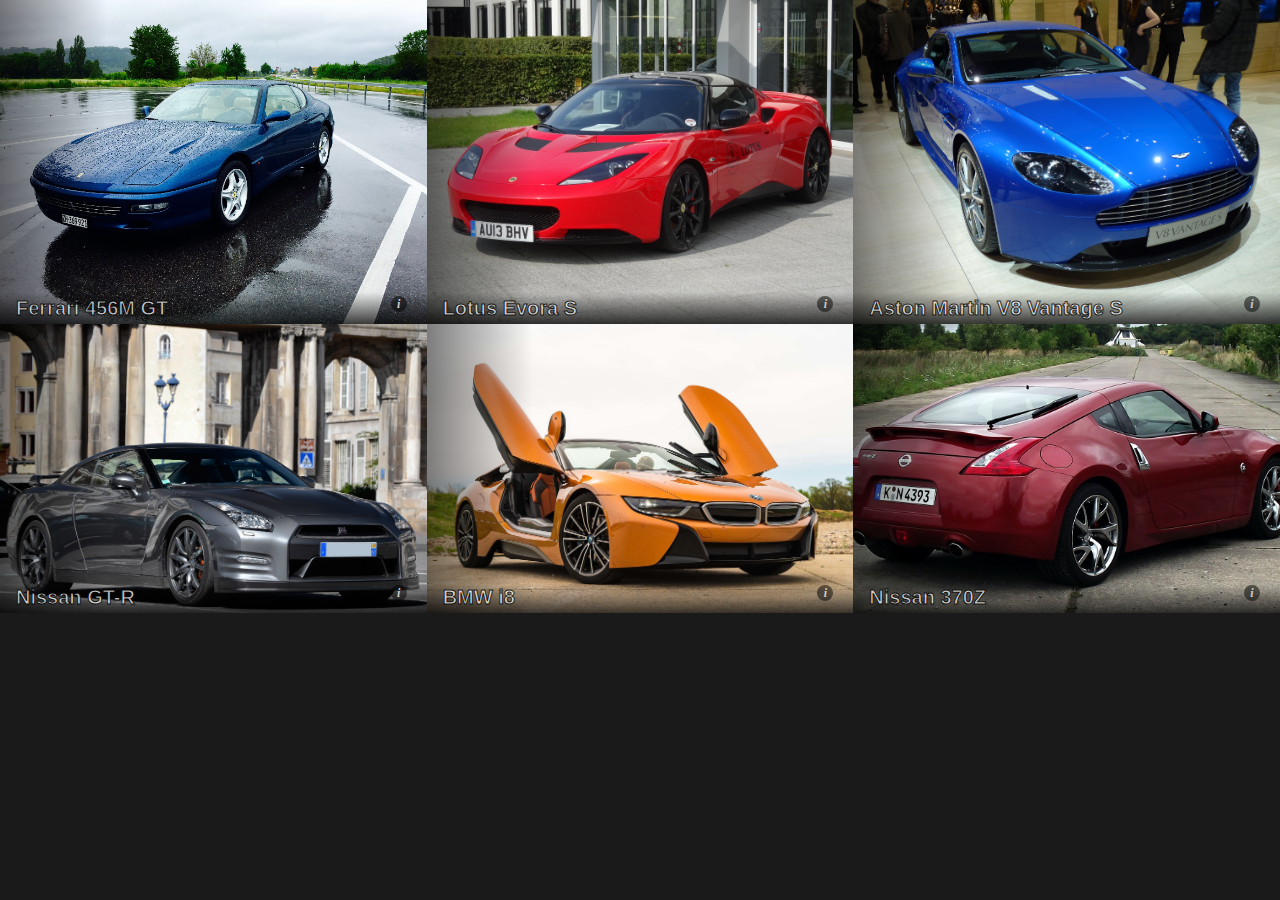
==== cars/index.html @ 185ee758 "Add cars page" ====
<!doctype html>
<html lang="en">
  <head>
    <meta charset="UTF-8">
    <title>Car ideas</title>
    <style>
      body {
        margin: 0px;
        background-color: #1a1a1a;
        font-family: Helvetica;
      }
      .container {
        display: grid;
        grid-template-columns: 1fr 1fr 1fr;
        grid-template-rows: auto;
      }
      .car {
        position: relative;
        grid-row-start: auto;
        grid-column-start: auto;
      }
      .car img {
        margin: 0px;
        width: 100%;
        height: 100%;
        object-fit: cover;
      }
      .car h1 {
        margin: 0px;
        position: absolute;
        left: 16px;
        bottom: 4px;
        color: white;
        opacity: 75%;
        font-size: 20px;
        font-weight: 800;
        -webkit-text-stroke: 1px black;
      }
      .image-licence {
        margin: 0px;
        position: absolute;
        right: 20px;
        bottom: 12px;
        width: 16px;
        height: 16px;
        text-align: center;
        line-height: 16px;
        border-radius: 8px;
        display: block;
        background-color: rgba(0, 0, 0, 0.5);
        font-family: serif;
        font-weight: 800;
        font-style: italic;
        font-size: 12px;
      }
      .image-licence a {
        color: #ccc;
        text-decoration: inherit;
      }
      .frame-shade-left {
        position: absolute;
        width: 25%;
        height: 100%;
        top: 0px;
        background-image: linear-gradient(to right, rgba(0,0,0,0.5), rgba(0,0,0,0));
      }
      .frame-shade-bottom {
        position: absolute;
        width: 100%;
        height: 10%;
        bottom: 0px;
        background-image: linear-gradient(to top, rgba(0,0,0,0.75), rgba(0,0,0,0));
      }
    </style>
  </head>
  <body>
    <div class="container">
      <div class="car">
        <img src="ferrari_456_1.jpg" alt="Ferrari 456">
        <div class="frame-shade-left"></div>
        <div class="frame-shade-bottom"></div>
        <h1>Ferrari 456M GT</h1>
        <p class="image-licence"><a href="https://www.flickr.com/photos/58441544@N00/27113724462/">i</a></p>
      </div>
      <div class="car">
        <img src="lotus_evora_1.jpg" alt="Lotus Evora">
        <div class="frame-shade-left"></div>
        <div class="frame-shade-bottom"></div>
        <h1>Lotus Evora S</h1>
        <p class="image-licence"><a href="https://www.flickr.com/photos/harry_nl/14743944453">i</a></p>
      </div>
      <div class="car">
        <img src="aston_martin_vantage_1.jpg" alt="Aston Martin Vantage">
        <div class="frame-shade-left"></div>
        <div class="frame-shade-bottom"></div>
        <h1>Aston Martin V8 Vantage S</h1>
        <p class="image-licence"><a href="https://www.flickr.com/photos/usinside/5512860754/">i</a></p>
      </div>
      <div class="car">
        <img src="nissan_gtr_1.jpg" alt="Nissan GT-R">
        <div class="frame-shade-left"></div>
        <div class="frame-shade-bottom"></div>
        <h1>Nissan GT-R</h1>
        <p class="image-licence"><a href="https://commons.wikimedia.org/wiki/File:Nissan_GTR.jpg">i</a></p>
      </div>
      <div class="car">
        <img src="bmw_i8_1.jpg" alt="BMW i8">
        <div class="frame-shade-left"></div>
        <div class="frame-shade-bottom"></div>
        <h1>BMW i8</h1>
        <p class="image-licence"><a href="https://www.flickr.com/photos/artvlive/47659077282">i</a></p>
      </div>
      <div class="car">
        <img src="nissan_370z_1.jpg" alt="Nissan 370Z">
        <div class="frame-shade-left"></div>
        <div class="frame-shade-bottom"></div>
        <h1>Nissan 370Z</h1>
        <p class="image-licence"><a href=https://commons.wikimedia.org/wiki/File:Nissan_370Z_Z34_Coupe_Pack_Automatik_2013_Magma_Red_Heckansicht_seitlich_Flugplatz_Werneuchen.jpg">i</a></p>
      </div>
    </div>
  </body>
</html>
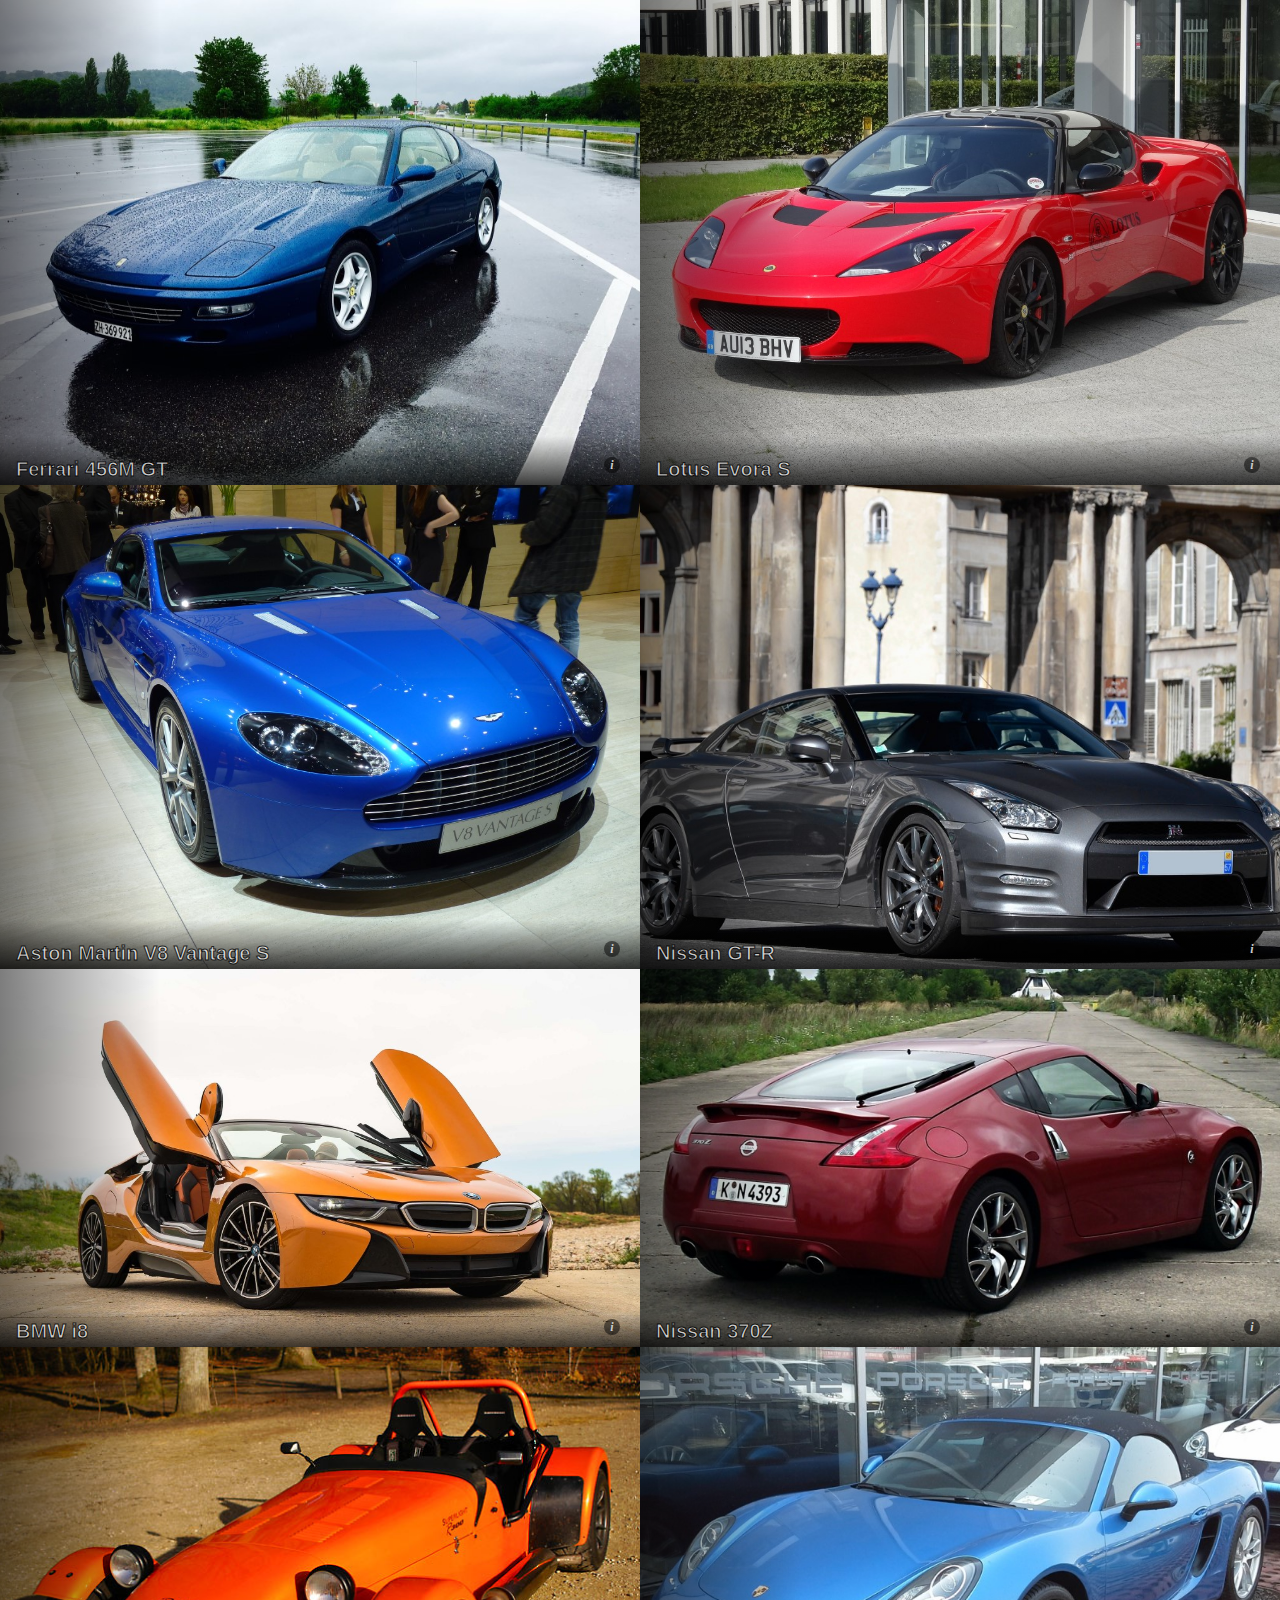
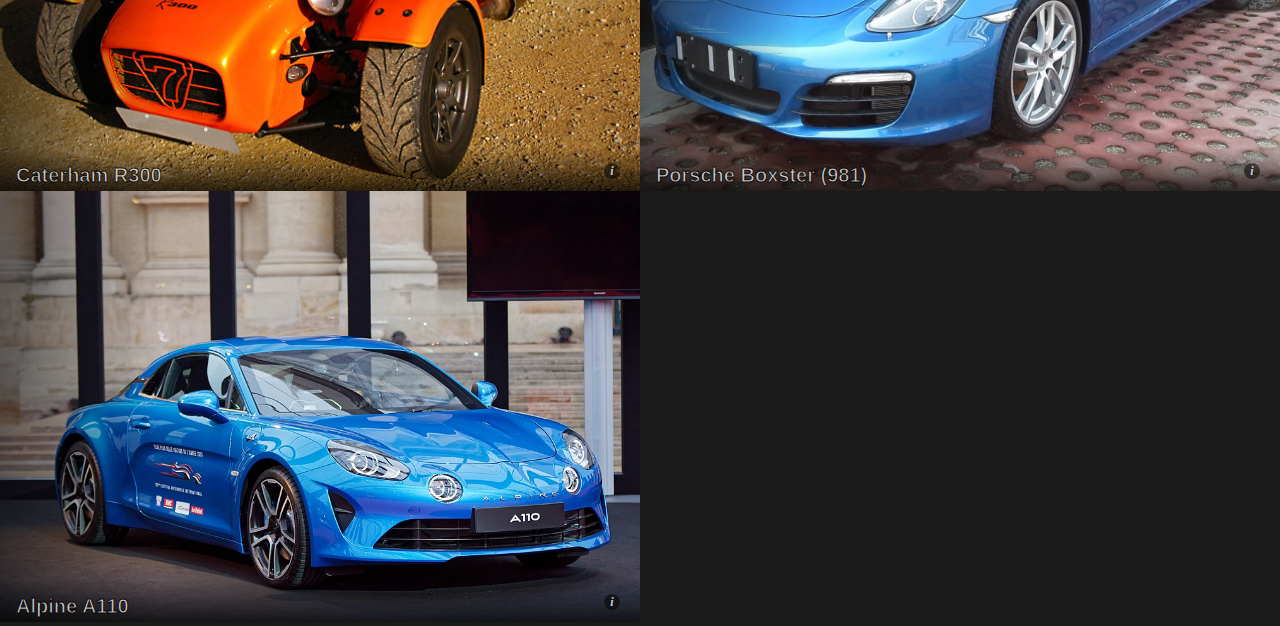
==== commit 7fe628e6: "Add three cars and make layout responsive + semantic" ====
--- a/cars/index.html
+++ b/cars/index.html
@@ -9,23 +9,36 @@
         background-color: #1a1a1a;
         font-family: Helvetica;
       }
-      .container {
+      main {
         display: grid;
-        grid-template-columns: 1fr 1fr 1fr;
+        grid-template-columns: 1fr; /* small screens by design */
         grid-template-rows: auto;
       }
-      .car {
+      @media screen and (min-device-width: 480px) {
+        /* Responsive layout for larger screens, e.g. iPad, small desktop */
+        main {
+          grid-template-columns: 1fr 1fr;
+        }
+      }
+      @media screen and (min-width: 1600px) {
+        /* Responsive layout for largest screens, e.g. large desktop */
+        main {
+          grid-template-columns: 1fr 1fr 1fr;
+        }
+      }
+      figure {
         position: relative;
         grid-row-start: auto;
         grid-column-start: auto;
+        margin: 0px;
       }
-      .car img {
+      figure img {
         margin: 0px;
         width: 100%;
         height: 100%;
         object-fit: cover;
       }
-      .car h1 {
+      figcaption {
         margin: 0px;
         position: absolute;
         left: 16px;
@@ -74,49 +87,70 @@
     </style>
   </head>
   <body>
-    <div class="container">
-      <div class="car">
+    <main>
+      <figure>
         <img src="ferrari_456_1.jpg" alt="Ferrari 456">
         <div class="frame-shade-left"></div>
         <div class="frame-shade-bottom"></div>
-        <h1>Ferrari 456M GT</h1>
+        <figcaption>Ferrari 456M GT</figcaption>
         <p class="image-licence"><a href="https://www.flickr.com/photos/58441544@N00/27113724462/">i</a></p>
-      </div>
-      <div class="car">
+      </figure>
+      <figure>
         <img src="lotus_evora_1.jpg" alt="Lotus Evora">
         <div class="frame-shade-left"></div>
         <div class="frame-shade-bottom"></div>
-        <h1>Lotus Evora S</h1>
+        <figcaption>Lotus Evora S</figcaption>
         <p class="image-licence"><a href="https://www.flickr.com/photos/harry_nl/14743944453">i</a></p>
-      </div>
-      <div class="car">
+      </figure>
+      <figure>
         <img src="aston_martin_vantage_1.jpg" alt="Aston Martin Vantage">
         <div class="frame-shade-left"></div>
         <div class="frame-shade-bottom"></div>
-        <h1>Aston Martin V8 Vantage S</h1>
+        <figcaption>Aston Martin V8 Vantage S</figcaption>
         <p class="image-licence"><a href="https://www.flickr.com/photos/usinside/5512860754/">i</a></p>
-      </div>
-      <div class="car">
+      </figure>
+      <figure>
         <img src="nissan_gtr_1.jpg" alt="Nissan GT-R">
         <div class="frame-shade-left"></div>
         <div class="frame-shade-bottom"></div>
-        <h1>Nissan GT-R</h1>
+        <figcaption>Nissan GT-R</figcaption>
         <p class="image-licence"><a href="https://commons.wikimedia.org/wiki/File:Nissan_GTR.jpg">i</a></p>
-      </div>
-      <div class="car">
+      </figure>
+      <figure>
         <img src="bmw_i8_1.jpg" alt="BMW i8">
         <div class="frame-shade-left"></div>
         <div class="frame-shade-bottom"></div>
-        <h1>BMW i8</h1>
+        <figcaption>BMW i8</figcaption>
         <p class="image-licence"><a href="https://www.flickr.com/photos/artvlive/47659077282">i</a></p>
-      </div>
-      <div class="car">
+      </figure>
+      <figure>
         <img src="nissan_370z_1.jpg" alt="Nissan 370Z">
         <div class="frame-shade-left"></div>
         <div class="frame-shade-bottom"></div>
-        <h1>Nissan 370Z</h1>
-        <p class="image-licence"><a href=https://commons.wikimedia.org/wiki/File:Nissan_370Z_Z34_Coupe_Pack_Automatik_2013_Magma_Red_Heckansicht_seitlich_Flugplatz_Werneuchen.jpg">i</a></p>
-      </div>
-    </div>
+        <figcaption>Nissan 370Z</figcaption>
+        <p class="image-licence"><a href="https://commons.wikimedia.org/wiki/File:Nissan_370Z_Z34_Coupe_Pack_Automatik_2013_Magma_Red_Heckansicht_seitlich_Flugplatz_Werneuchen.jpg">i</a></p>
+      </figure>
+      <figure>
+        <img src="caterham_r300_1.jpg" alt="Caterham R300">
+        <div class="frame-shade-left"></div>
+        <div class="frame-shade-bottom"></div>
+        <figcaption>Caterham R300</figcaption>
+        <p class="image-licence"><a href="https://commons.wikimedia.org/wiki/File:Caterham_R300.jpg">i</a></p>
+      </figure>
+      <figure>
+        <img src="porsche_boxster_1.jpg" alt="Porsche Boxster (981)">
+        <div class="frame-shade-left"></div>
+        <div class="frame-shade-bottom"></div>
+        <figcaption>Porsche Boxster (981)</figcaption>
+        <p class="image-licence"><a href="https://commons.wikimedia.org/wiki/File:Porsche_Boxster_-_Type_981_-_China_2015-04-13.jpg">i</a></p>
+      </figure>
+      <figure>
+        <img src="alpine_a110_1.jpg" alt="Alpine A110">
+        <div class="frame-shade-left"></div>
+        <div class="frame-shade-bottom"></div>
+        <figcaption>Alpine A110</figcaption>
+        <p class="image-licence"><a href="https://commons.wikimedia.org/wiki/File:Festival_automobile_international_2018_-_Alpine_A110_-_004.jpg">i</a></p>
+      </figure>
+    </main>
   </body>
 </html>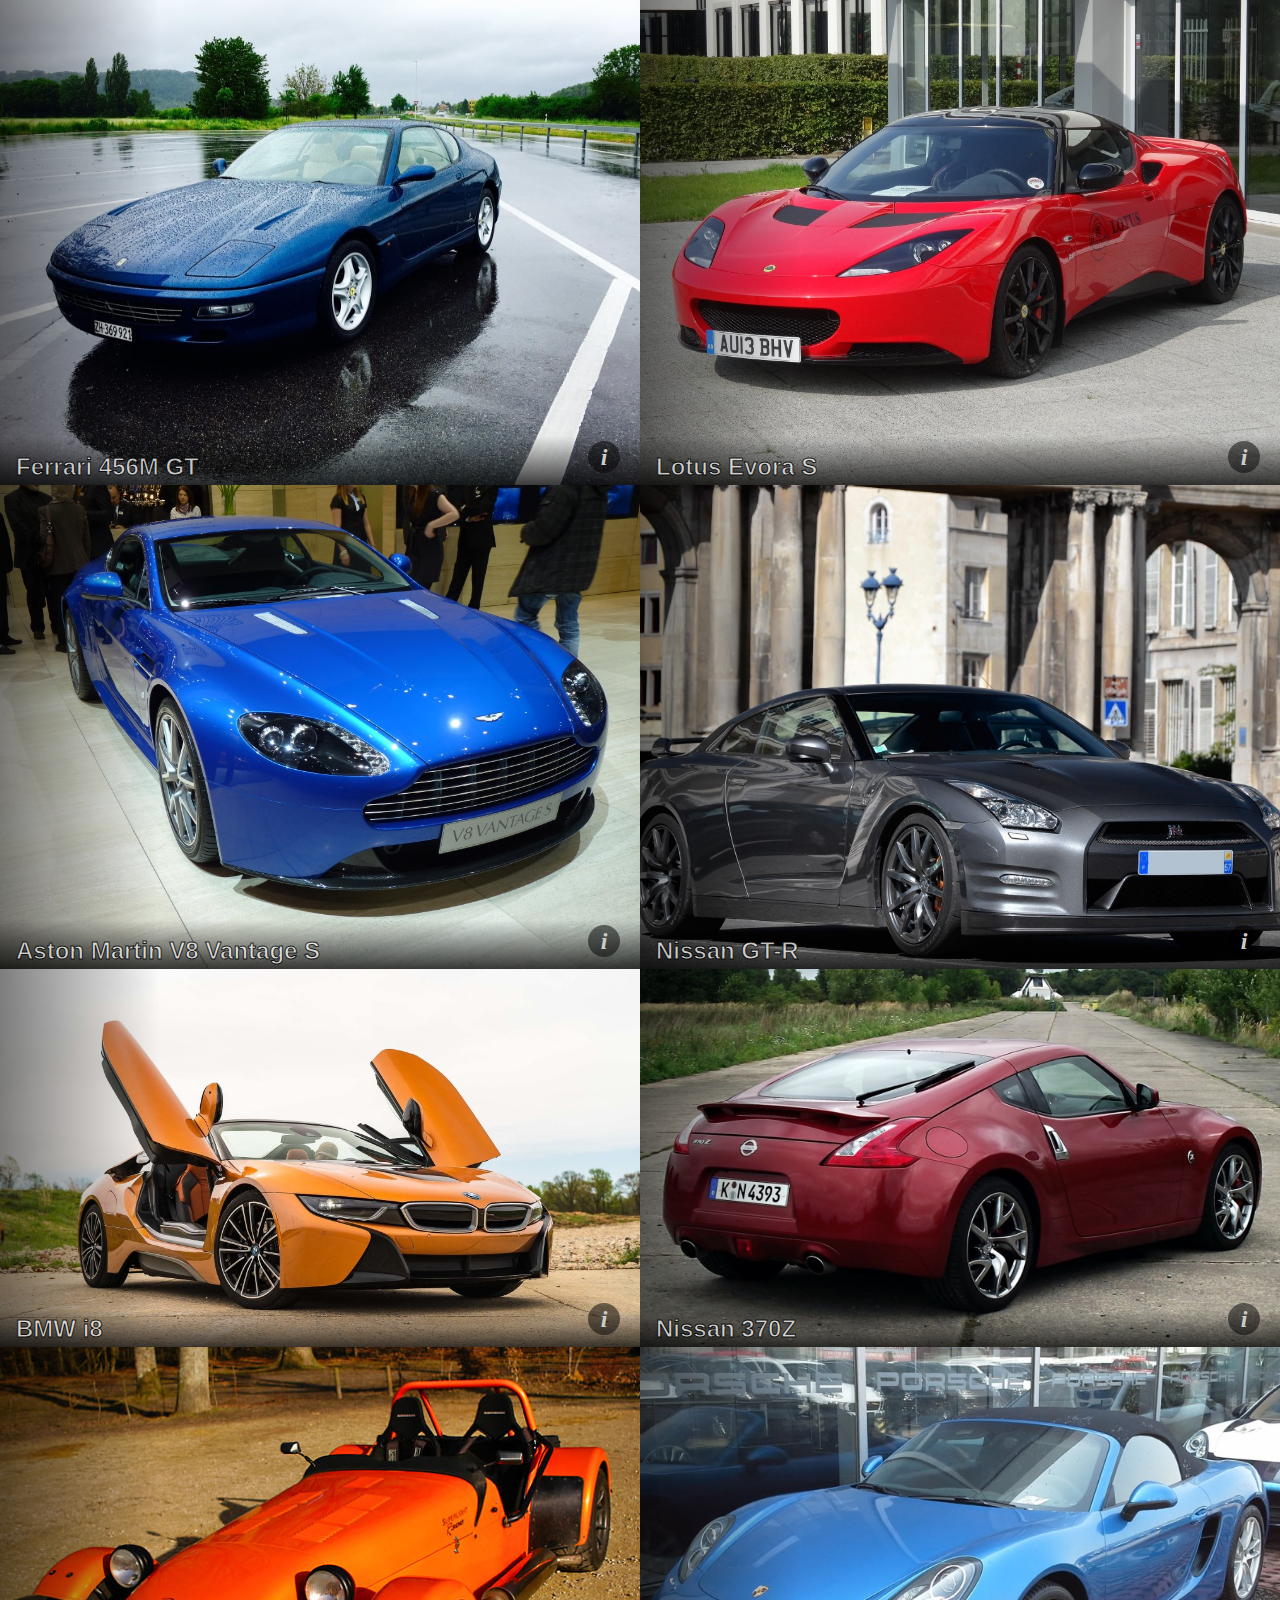
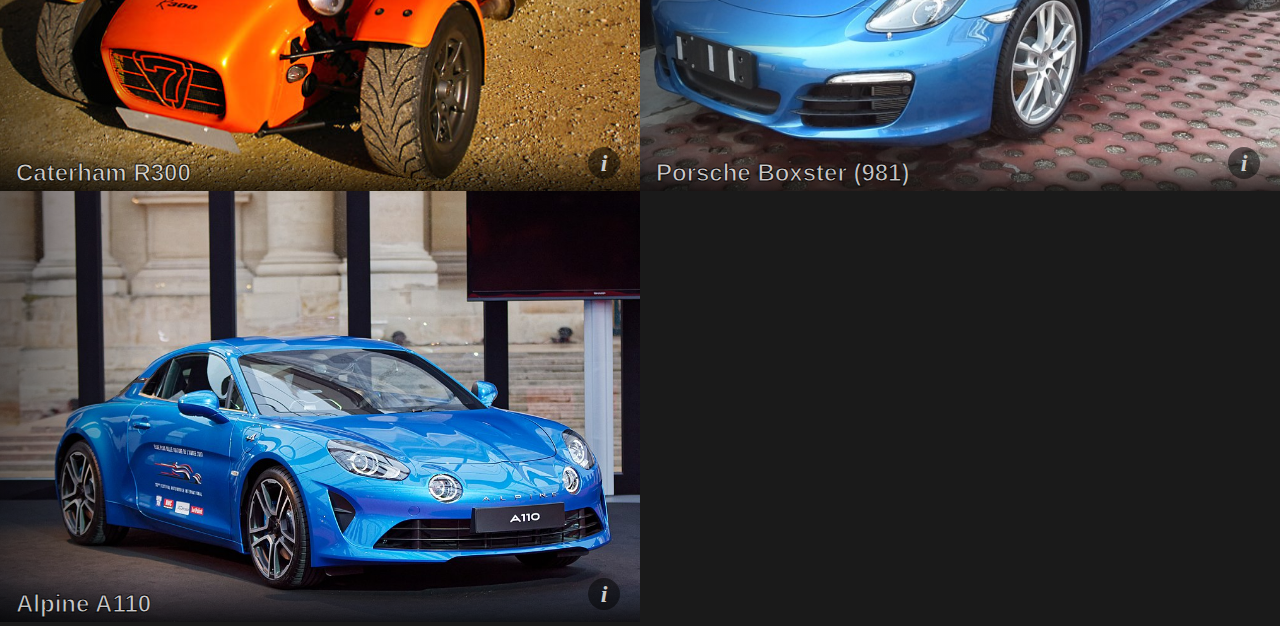
==== commit bfdd4a92: "More half-baked responsive design attempts" ====
--- a/cars/index.html
+++ b/cars/index.html
@@ -13,18 +13,6 @@
         display: grid;
         grid-template-columns: 1fr; /* small screens by design */
         grid-template-rows: auto;
-      }
-      @media screen and (min-device-width: 480px) {
-        /* Responsive layout for larger screens, e.g. iPad, small desktop */
-        main {
-          grid-template-columns: 1fr 1fr;
-        }
-      }
-      @media screen and (min-width: 1600px) {
-        /* Responsive layout for largest screens, e.g. large desktop */
-        main {
-          grid-template-columns: 1fr 1fr 1fr;
-        }
       }
       figure {
         position: relative;
@@ -45,7 +33,7 @@
         bottom: 4px;
         color: white;
         opacity: 75%;
-        font-size: 20px;
+        font-size: 3em;
         font-weight: 800;
         -webkit-text-stroke: 1px black;
       }
@@ -54,17 +42,17 @@
         position: absolute;
         right: 20px;
         bottom: 12px;
-        width: 16px;
-        height: 16px;
+        width: 48px;
+        height: 48px;
         text-align: center;
-        line-height: 16px;
-        border-radius: 8px;
+        line-height: 48px;
+        border-radius: 24px;
         display: block;
         background-color: rgba(0, 0, 0, 0.5);
         font-family: serif;
         font-weight: 800;
         font-style: italic;
-        font-size: 12px;
+        font-size: 36px;
       }
       .image-licence a {
         color: #ccc;
@@ -83,6 +71,40 @@
         height: 10%;
         bottom: 0px;
         background-image: linear-gradient(to top, rgba(0,0,0,0.75), rgba(0,0,0,0));
+      }
+
+      @media screen and (min-device-width: 480px) {
+        /* Responsive layout for larger screens, e.g. iPad, small desktop */
+        main {
+          grid-template-columns: 1fr 1fr;
+        }
+        figcaption {
+          font-size: 1.5em;
+        }
+        .image-licence {
+          width: 32px;
+          height: 32px;
+          line-height: 32px;
+          font-size: 24px;
+          border-radius: 32px;
+        }
+      }
+
+      @media screen and (min-width: 1600px) {
+        /* Responsive layout for largest screens, e.g. large desktop */
+        main {
+          grid-template-columns: 1fr 1fr 1fr;
+        }
+        figcaption {
+          font-size: 1.5em;
+        }
+        .image-licence {
+          width: 16px;
+          height: 16px;
+          line-height: 16px;
+          font-size: 12px;
+          border-radius: 8px;
+        }
       }
     </style>
   </head>
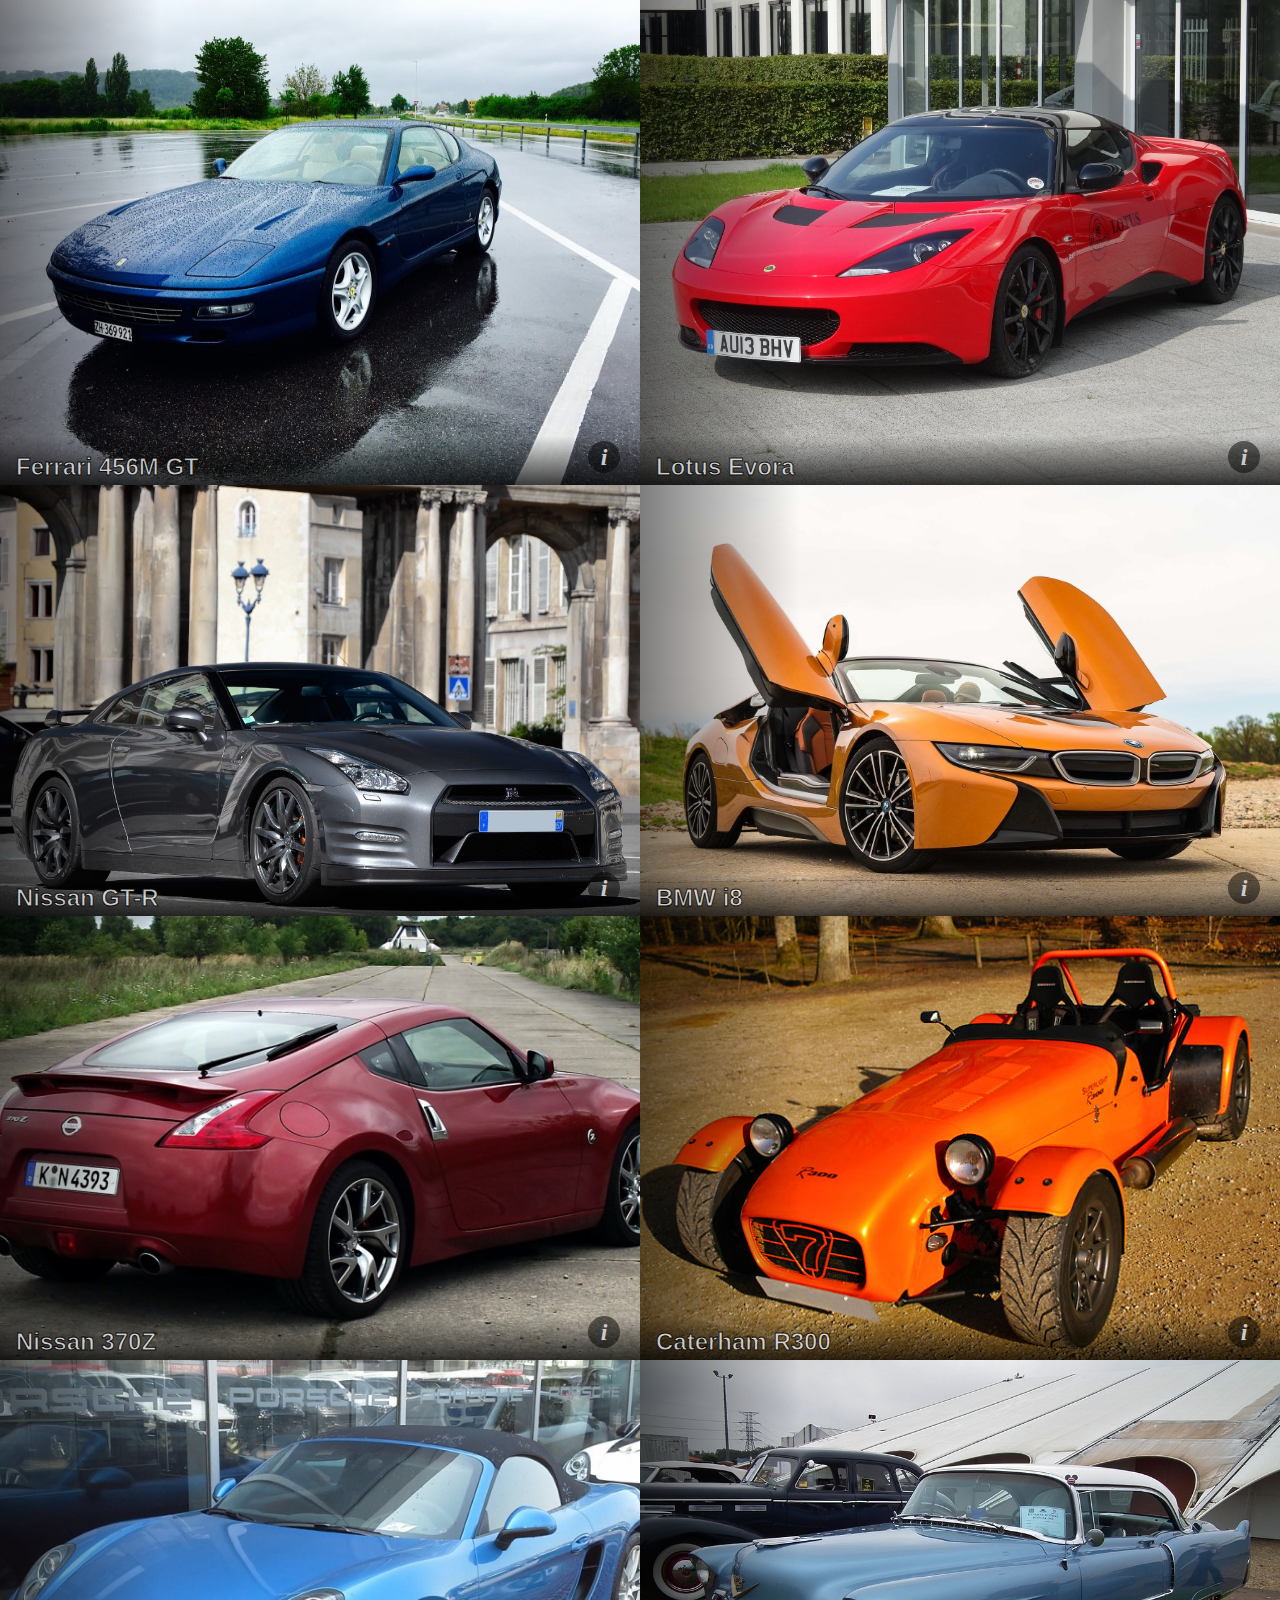
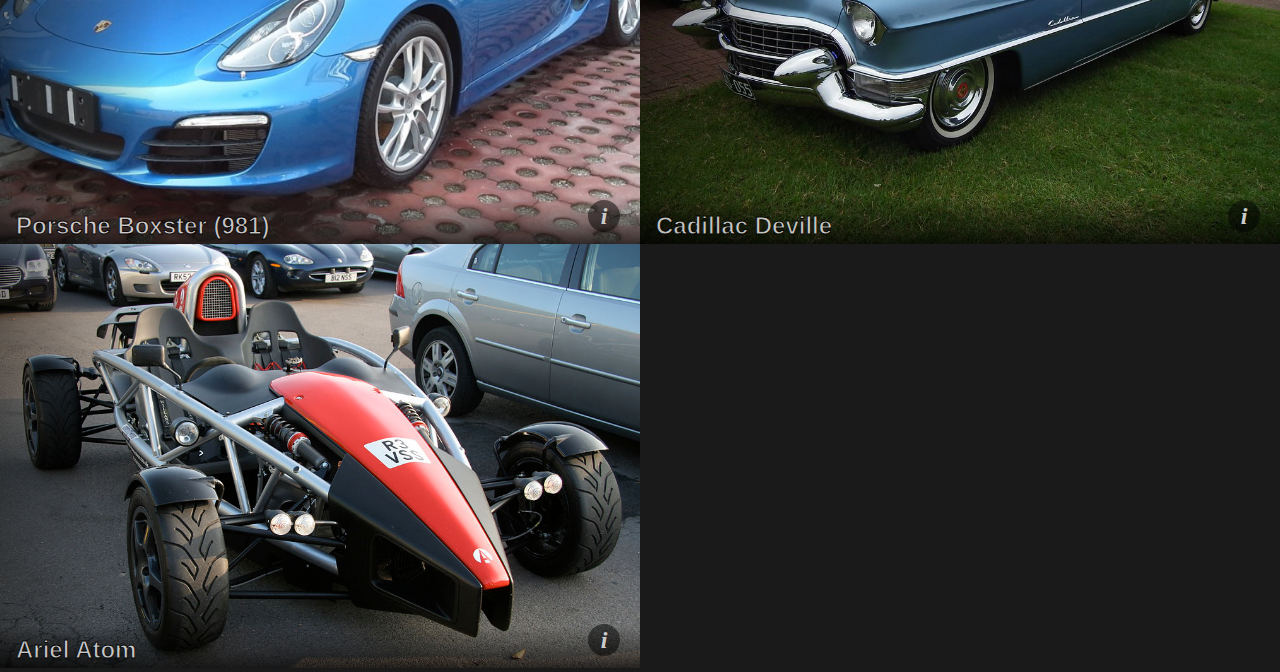
==== commit 9d5d0075: "Separate data from presentation, add a couple of cars. Welcome to horrific bloaty modern JS horror" ====
--- a/cars/index.html
+++ b/cars/index.html
@@ -109,70 +109,16 @@
     </style>
   </head>
   <body>
-    <main>
-      <figure>
-        <img src="ferrari_456_1.jpg" alt="Ferrari 456">
+    <main id="app">
+      <figure v-for="car in cars">
+        <img :src="car.image" :alt="car.name">
         <div class="frame-shade-left"></div>
         <div class="frame-shade-bottom"></div>
-        <figcaption>Ferrari 456M GT</figcaption>
-        <p class="image-licence"><a href="https://www.flickr.com/photos/58441544@N00/27113724462/">i</a></p>
-      </figure>
-      <figure>
-        <img src="lotus_evora_1.jpg" alt="Lotus Evora">
-        <div class="frame-shade-left"></div>
-        <div class="frame-shade-bottom"></div>
-        <figcaption>Lotus Evora S</figcaption>
-        <p class="image-licence"><a href="https://www.flickr.com/photos/harry_nl/14743944453">i</a></p>
-      </figure>
-      <figure>
-        <img src="aston_martin_vantage_1.jpg" alt="Aston Martin Vantage">
-        <div class="frame-shade-left"></div>
-        <div class="frame-shade-bottom"></div>
-        <figcaption>Aston Martin V8 Vantage S</figcaption>
-        <p class="image-licence"><a href="https://www.flickr.com/photos/usinside/5512860754/">i</a></p>
-      </figure>
-      <figure>
-        <img src="nissan_gtr_1.jpg" alt="Nissan GT-R">
-        <div class="frame-shade-left"></div>
-        <div class="frame-shade-bottom"></div>
-        <figcaption>Nissan GT-R</figcaption>
-        <p class="image-licence"><a href="https://commons.wikimedia.org/wiki/File:Nissan_GTR.jpg">i</a></p>
-      </figure>
-      <figure>
-        <img src="bmw_i8_1.jpg" alt="BMW i8">
-        <div class="frame-shade-left"></div>
-        <div class="frame-shade-bottom"></div>
-        <figcaption>BMW i8</figcaption>
-        <p class="image-licence"><a href="https://www.flickr.com/photos/artvlive/47659077282">i</a></p>
-      </figure>
-      <figure>
-        <img src="nissan_370z_1.jpg" alt="Nissan 370Z">
-        <div class="frame-shade-left"></div>
-        <div class="frame-shade-bottom"></div>
-        <figcaption>Nissan 370Z</figcaption>
-        <p class="image-licence"><a href="https://commons.wikimedia.org/wiki/File:Nissan_370Z_Z34_Coupe_Pack_Automatik_2013_Magma_Red_Heckansicht_seitlich_Flugplatz_Werneuchen.jpg">i</a></p>
-      </figure>
-      <figure>
-        <img src="caterham_r300_1.jpg" alt="Caterham R300">
-        <div class="frame-shade-left"></div>
-        <div class="frame-shade-bottom"></div>
-        <figcaption>Caterham R300</figcaption>
-        <p class="image-licence"><a href="https://commons.wikimedia.org/wiki/File:Caterham_R300.jpg">i</a></p>
-      </figure>
-      <figure>
-        <img src="porsche_boxster_1.jpg" alt="Porsche Boxster (981)">
-        <div class="frame-shade-left"></div>
-        <div class="frame-shade-bottom"></div>
-        <figcaption>Porsche Boxster (981)</figcaption>
-        <p class="image-licence"><a href="https://commons.wikimedia.org/wiki/File:Porsche_Boxster_-_Type_981_-_China_2015-04-13.jpg">i</a></p>
-      </figure>
-      <figure>
-        <img src="alpine_a110_1.jpg" alt="Alpine A110">
-        <div class="frame-shade-left"></div>
-        <div class="frame-shade-bottom"></div>
-        <figcaption>Alpine A110</figcaption>
-        <p class="image-licence"><a href="https://commons.wikimedia.org/wiki/File:Festival_automobile_international_2018_-_Alpine_A110_-_004.jpg">i</a></p>
+        <figcaption>{{ car.name }}</figcaption>
+        <p class="image-licence"><a :href="car.link">i</a></p>
       </figure>
     </main>
+    <script src="vue.min.js"></script>
+    <script src="cars.js"></script>
   </body>
 </html>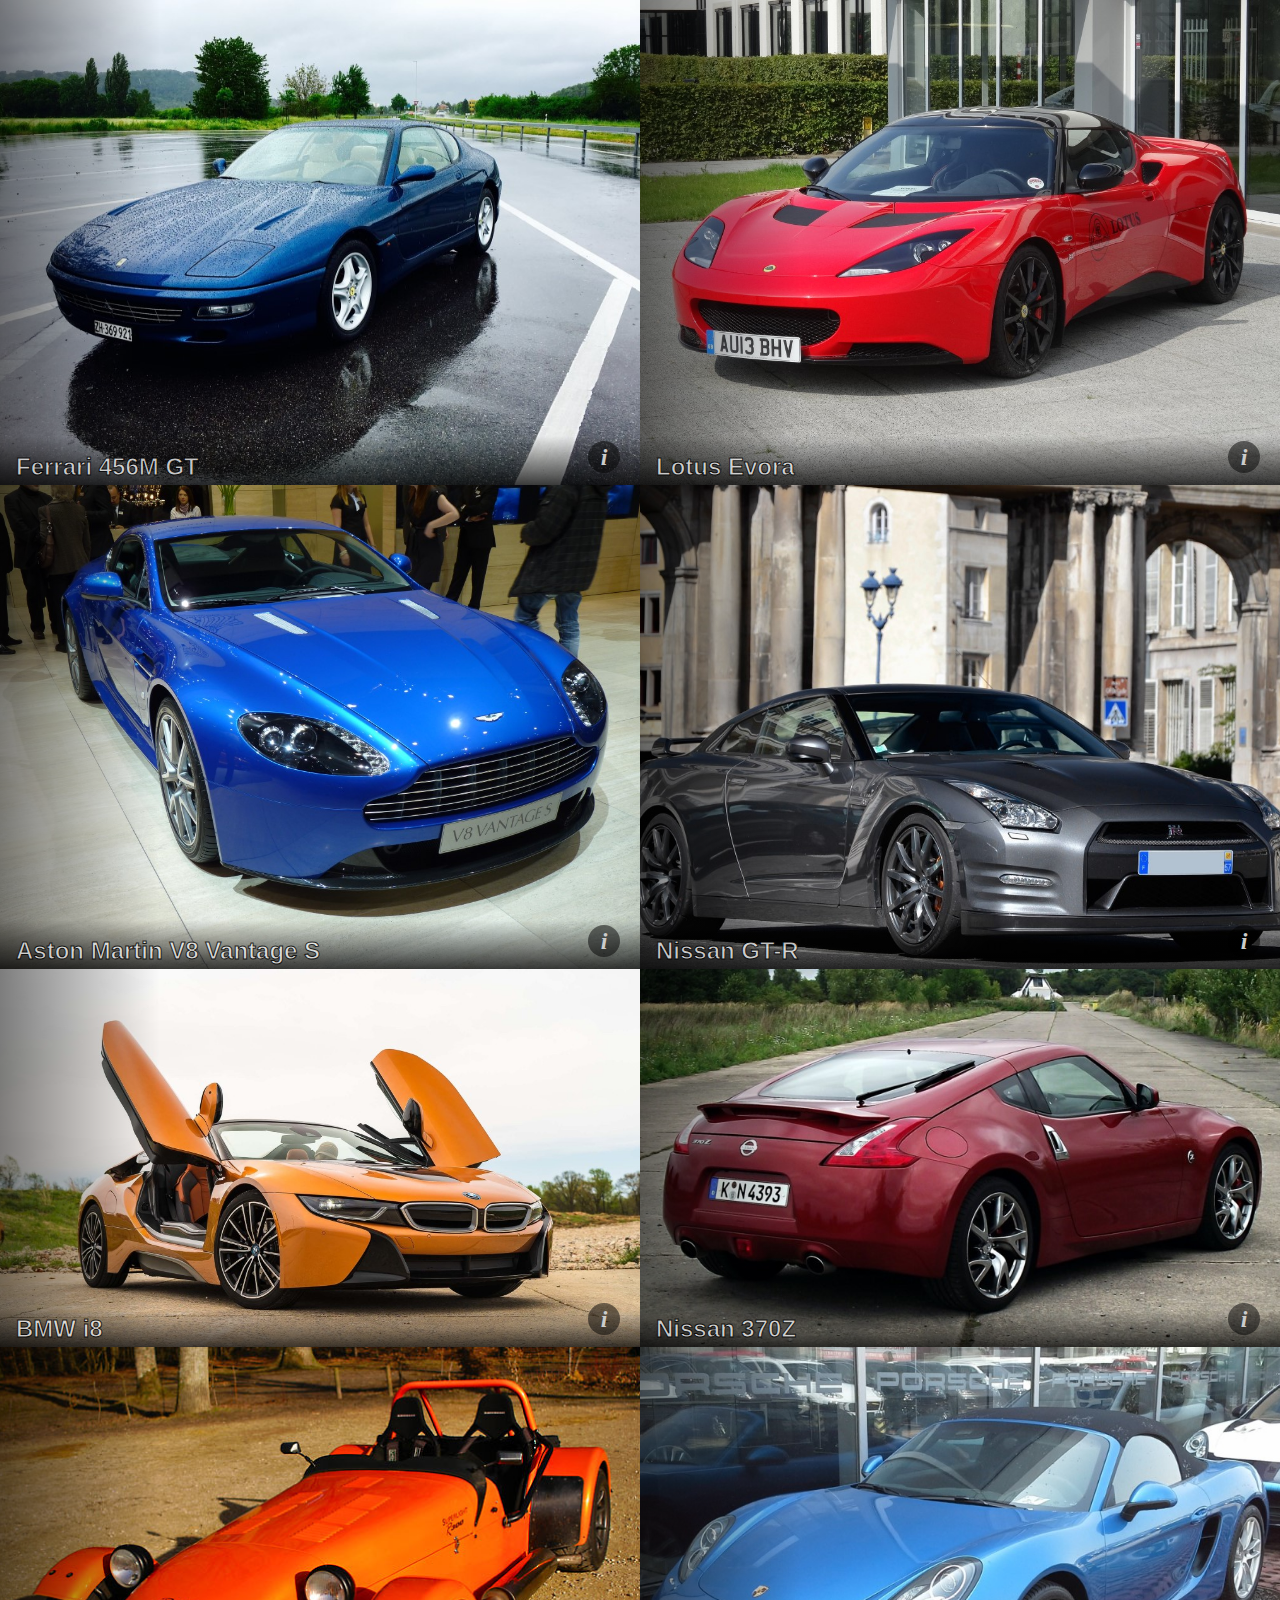
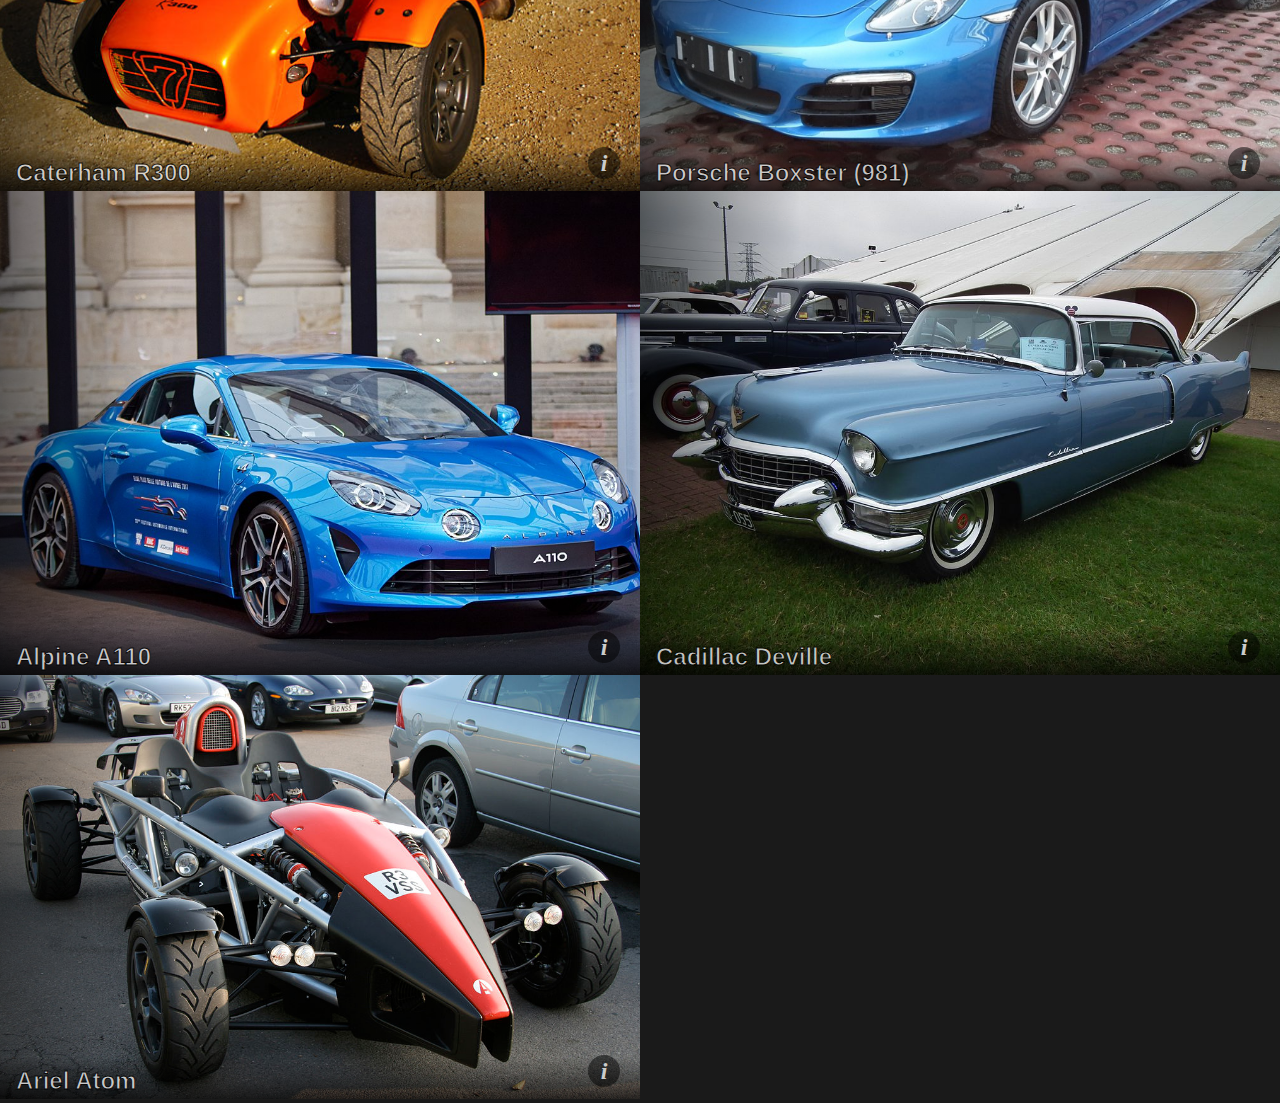
==== commit 3034ca01: "Version change because caching" ====
--- a/cars/index.html
+++ b/cars/index.html
@@ -119,6 +119,6 @@
       </figure>
     </main>
     <script src="vue.min.js"></script>
-    <script src="cars.js"></script>
+    <script src="cars.v2.js"></script>
   </body>
 </html>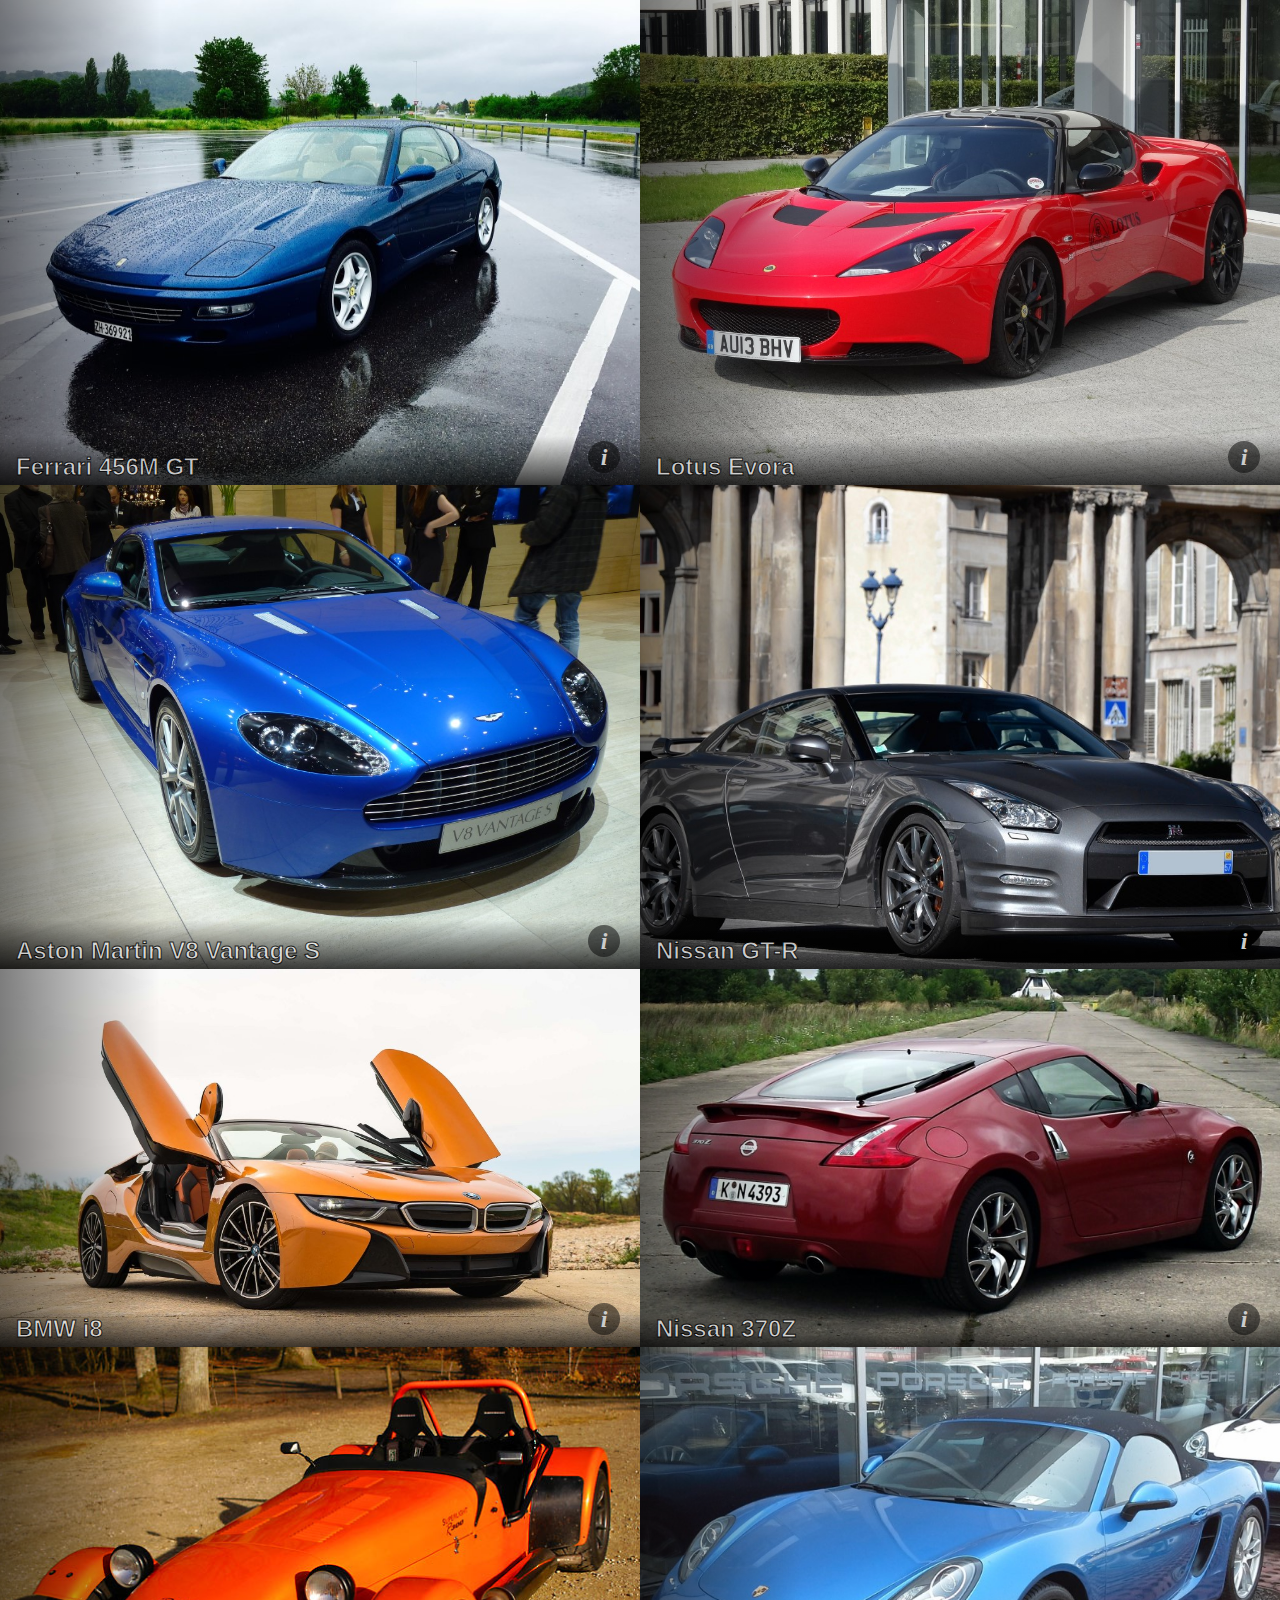
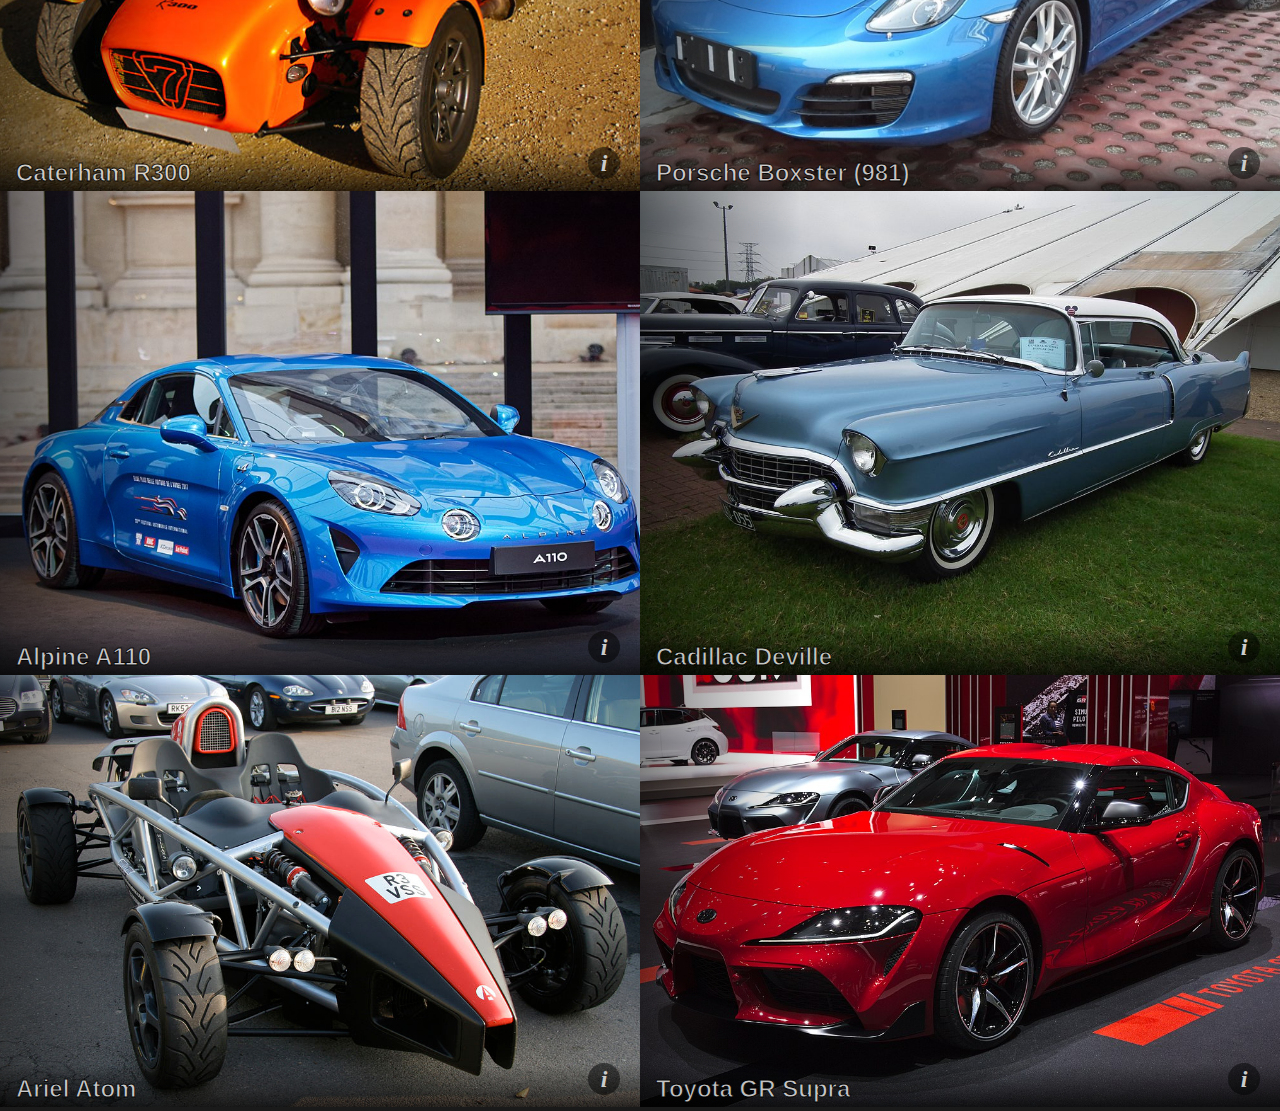
==== commit 8fb5c9c9: "Add Supraaaa" ====
--- a/cars/index.html
+++ b/cars/index.html
@@ -119,6 +119,6 @@
       </figure>
     </main>
     <script src="vue.min.js"></script>
-    <script src="cars.v2.js"></script>
+    <script src="cars.js"></script>
   </body>
 </html>